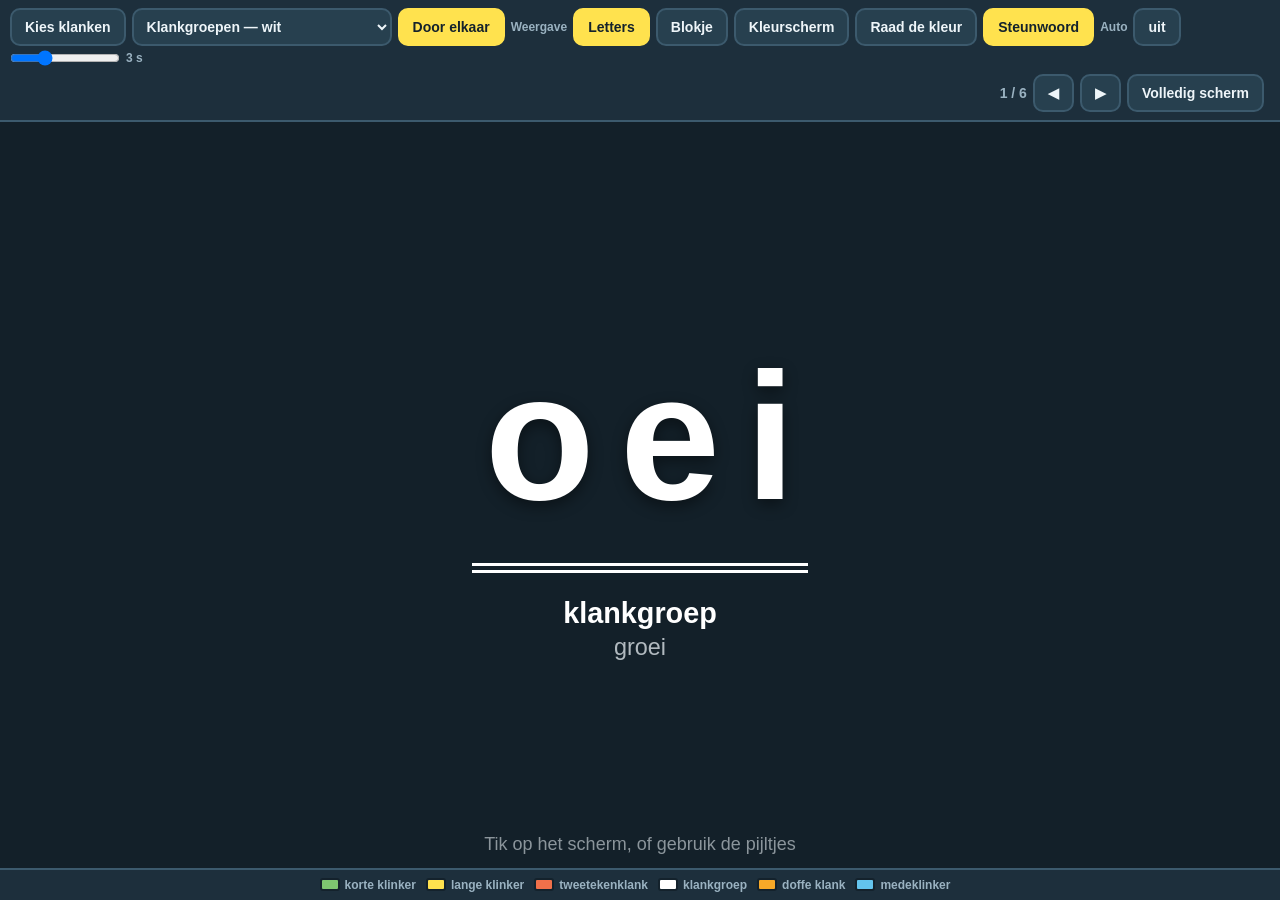
==== KLSCflitskaarten/apps/flitsklanken/index.html @ bb5394b8 "KLSCflitskaarten: overzichtspagina, flitsklanken, leestempo en afdrukbladen Co-Authored-By: Claude O" ====
<!DOCTYPE html>
<html lang="nl">
<head>
<meta charset="utf-8">
<meta name="viewport" content="width=device-width, initial-scale=1, viewport-fit=cover">
<meta name="apple-mobile-web-app-capable" content="yes">
<title>Flitsklanken — Taal in Blokjes</title>
<style>
* { -webkit-box-sizing: border-box; box-sizing: border-box; }
html, body { height: 100%; margin: 0; }
body {
  background: #132029; color: #eef5f9;
  font-family: Verdana, Tahoma, "Helvetica Neue", Helvetica, Arial, sans-serif;
  display: -webkit-box; display: -webkit-flex; display: flex;
  -webkit-box-orient: vertical; -webkit-flex-direction: column; flex-direction: column;
  overflow: hidden;
  -webkit-text-size-adjust: 100%;
  -webkit-tap-highlight-color: rgba(0,0,0,0);
  -webkit-user-select: none; user-select: none;
  padding-top: env(safe-area-inset-top, 0px);
  padding-bottom: env(safe-area-inset-bottom, 0px);
}
button { font: inherit; cursor: pointer; -webkit-appearance: none; appearance: none;
         touch-action: manipulation; }

/* ---------- balk ---------- */
#balk {
  display: -webkit-box; display: -webkit-flex; display: flex;
  -webkit-flex-wrap: wrap; flex-wrap: wrap;
  -webkit-box-align: center; -webkit-align-items: center; align-items: center;
  padding: 8px 10px 4px; background: #1d2f3c; border-bottom: 2px solid #3c5a6d;
}
#balk > * { margin: 0 6px 4px 0; }
.knop {
  background: #27404f; color: #eef5f9; border: 2px solid #3c5a6d;
  border-radius: 10px; padding: 9px 13px; font-size: 14px; font-weight: bold;
}
.knop.aan { background: #ffe24e; color: #14222c; border-color: #ffe24e; }
select {
  background: #27404f; color: #eef5f9; border: 2px solid #3c5a6d;
  border-radius: 10px; padding: 8px 9px; font-size: 14px; font-weight: bold;
  max-width: 46vw;
}
input[type=range] { width: 110px; vertical-align: middle; }
.lbl { font-size: 12px; color: #9ab2c1; font-weight: bold; }
.rek { -webkit-box-flex: 1; -webkit-flex: 1; flex: 1; }
#teller { font-size: 14px; color: #9ab2c1; font-weight: bold; }

/* ---------- podium ---------- */
#podium {
  -webkit-box-flex: 1; -webkit-flex: 1; flex: 1;
  display: -webkit-box; display: -webkit-flex; display: flex;
  -webkit-box-orient: vertical; -webkit-flex-direction: column; flex-direction: column;
  -webkit-box-align: center; -webkit-align-items: center; align-items: center;
  -webkit-box-pack: center; -webkit-justify-content: center; justify-content: center;
  cursor: pointer; padding: 2vh 3vw; position: relative; overflow: hidden;
}
#blokwrap { display: -webkit-box; display: -webkit-flex; display: flex;
  -webkit-box-orient: vertical; -webkit-flex-direction: column; flex-direction: column;
  -webkit-box-align: center; -webkit-align-items: center; align-items: center; }
#blok {
  display: -webkit-box; display: -webkit-flex; display: flex;
  position: relative; border: 0.6vh solid #14222c; border-radius: 1.4vh;
  background: #8fa3b0;
  -webkit-box-shadow: 0 0 0 1vh rgba(255,255,255,.5), 0 1.4vh 3.4vh rgba(0,0,0,.28);
  box-shadow: 0 0 0 1vh rgba(255,255,255,.5), 0 1.4vh 3.4vh rgba(0,0,0,.28);
}
#blok:after {
  content: ""; position: absolute; right: -3.2vh; top: 50%;
  margin-top: -3.5vh; width: 3.2vh; height: 7vh; background: inherit;
  border: 0.6vh solid #14222c; border-left: none; border-radius: 0 1.2vh 1.2vh 0;
}
#blok .cel {
  min-width: 12vh; height: 22vh;
  display: -webkit-box; display: -webkit-flex; display: flex;
  -webkit-box-align: center; -webkit-align-items: center; align-items: center;
  -webkit-box-pack: center; -webkit-justify-content: center; justify-content: center;
  font-size: 13vh; font-weight: bold; color: #14222c; line-height: 1; padding: 0 1vh;
  border-right: 0.25vh solid rgba(20,34,44,.22);
}
#blok .cel.laatste { border-right: none; }

#blok.letters { background: transparent; border: none;
  -webkit-box-shadow: none; box-shadow: none; }
#blok.letters:after { display: none; }
#blok.letters .cel { border-right: none; min-width: 0; padding: 0 1.4vh;
  font-size: 20vh; height: 25vh; text-shadow: 0 0.5vh 1.6vh rgba(0,0,0,.45); }

#streep { height: 1.2vh; border-top: 0.4vh solid #14222c;
          border-bottom: 0.4vh solid #14222c; margin-top: 1.4vh; width: 100%; }
#stippen { display: -webkit-box; display: -webkit-flex; display: flex;
  -webkit-box-pack: justify; -webkit-justify-content: space-around; justify-content: space-around;
  width: 100%; margin-top: 0.6vh; font-size: 5vh; line-height: .4; color: #14222c; }
#soort { font-size: 3.2vh; font-weight: bold; min-height: 4.2vh; margin-top: 2vh; }
#steun { font-size: 2.6vh; opacity: .72; min-height: 3.4vh; }
#hint { font-size: 2vh; opacity: .55; position: absolute; left: 0; right: 0;
        bottom: 1.4vh; text-align: center; }
#leeg { font-size: 2.6vh; opacity: .75; text-align: center; max-width: 60ch; line-height: 1.5; }

/* ---------- kleurenbalk ---------- */
#kleurbalk {
  display: -webkit-box; display: -webkit-flex; display: flex;
  -webkit-flex-wrap: wrap; flex-wrap: wrap;
  -webkit-box-pack: center; -webkit-justify-content: center; justify-content: center;
  padding: 8px 10px 4px; background: #1d2f3c; border-top: 2px solid #3c5a6d;
}
#kleurbalk span { font-size: 12px; color: #9ab2c1; font-weight: bold;
  margin: 0 10px 4px 0; white-space: nowrap; }
#kleurbalk i { display: inline-block; width: 20px; height: 13px; border-radius: 3px;
  border: 2px solid #14222c; vertical-align: -2px; margin-right: 5px; }

/* ---------- keuzepaneel ---------- */
#paneel {
  position: absolute; top: 0; left: 0; right: 0; bottom: 0;
  background: #132029; z-index: 10; padding: 16px 18px;
  overflow-y: auto; -webkit-overflow-scrolling: touch; display: none;
}
#paneel.open { display: block; }
#paneel h2 { font-size: 17px; margin: 0 0 4px; }
#paneel p { font-size: 13px; color: #9ab2c1; margin: 0 0 14px; max-width: 70ch; }
.groep { margin-bottom: 14px; }
.groep h3 { font-size: 13px; color: #9ab2c1; margin: 0 0 6px; }
.mini { display: -webkit-box; display: -webkit-flex; display: flex;
        -webkit-flex-wrap: wrap; flex-wrap: wrap; }
.mini button {
  border: 3px solid transparent; border-radius: 8px; padding: 9px 12px;
  font-size: 18px; font-weight: bold; color: #14222c; opacity: .35;
  min-width: 56px; margin: 0 7px 7px 0;
}
.mini button.aan { opacity: 1; border-color: #eef5f9; }
#paneelknoppen { margin-top: 6px; }
#paneelknoppen .knop { margin-right: 8px; }

#menu { display: none; }
#instel { display: -webkit-box; display: -webkit-flex; display: flex;
  -webkit-flex-wrap: wrap; flex-wrap: wrap;
  -webkit-box-align: center; -webkit-align-items: center; align-items: center; }
#instel > * { margin: 0 6px 4px 0; }

/* Smalle schermen: telefoon en tablet rechtop.
   De instellingen zitten achter één knop, zodat de klank alle ruimte krijgt. */
@media (max-width: 860px) {
  #menu { display: inline-block; }
  #instel { display: none; width: 100%; padding-top: 6px; }
  body.instel-open #instel { display: -webkit-box; display: -webkit-flex; display: flex; }
  #balk { padding: 6px 8px 2px; }
  .knop { padding: 8px 10px; font-size: 13px; }
  select { font-size: 13px; max-width: 70vw; }
  #blok .cel { min-width: 15vw; height: 14vh; font-size: 8.5vh; padding: 0 1vw; }
  #blok.letters .cel { font-size: 16vw; height: auto; padding: 0 1.2vw; }
  #soort { font-size: 4.4vw; min-height: 6vw; margin-top: 3vw; }
  #steun { font-size: 3.6vw; min-height: 5vw; }
  #hint { font-size: 3vw; bottom: 0.6vh; }
  #leeg { font-size: 4vw; }
  #kleurbalk { padding: 6px 8px 2px; }
  #kleurbalk span { font-size: 10px; margin: 0 7px 3px 0; }
  #kleurbalk i { width: 15px; height: 10px; }
  #teller { font-size: 12px; }
}

/* Telefoon in liggende stand: weinig hoogte, veel breedte. */
@media (max-width: 920px) and (orientation: landscape) {
  #blok.letters .cel { font-size: 24vh; }
  #blok .cel { height: 20vh; font-size: 11vh; min-width: 11vh; }
  #soort { font-size: 3.4vh; min-height: 4vh; margin-top: 1vh; }
  #steun { font-size: 2.8vh; min-height: 3vh; }
  #kleurbalk { display: none; }
}
</style>
</head>
<body>

<div id="balk">
  <button class="knop" id="menu">&#9881; Instellingen</button>
  <div id="instel">
  <button class="knop" id="kies">Kies klanken</button>
  <select id="set"></select>
  <button class="knop aan" id="mengen">Door elkaar</button>
  <span class="lbl">Weergave</span>
  <button class="knop aan" id="wLetters">Letters</button>
  <button class="knop" id="wBlok">Blokje</button>
  <button class="knop" id="wScherm">Kleurscherm</button>
  <button class="knop" id="raden">Raad de kleur</button>
  <button class="knop aan" id="steunknop">Steunwoord</button>
  <span class="lbl">Auto</span>
  <button class="knop" id="auto">uit</button>
  <input type="range" id="tempo" min="1" max="8" step="1" value="3">
  <span class="lbl" id="tempoUit">3 s</span>
  </div>
  <span class="rek"></span>
  <span id="teller">0 / 0</span>
  <button class="knop" id="vorige">&#9664;</button>
  <button class="knop" id="volgende">&#9654;</button>
  <button class="knop" id="schermvullend">Volledig scherm</button>
</div>

<div id="podium">
  <div id="blokwrap">
    <div id="blok"></div>
    <div id="streep" hidden></div>
    <div id="stippen" hidden></div>
  </div>
  <div id="soort"></div>
  <div id="steun"></div>
  <div id="hint"></div>
  <div id="leeg" hidden></div>
</div>

<div id="kleurbalk">
  <span><i style="background:#7dc470"></i>korte klinker</span>
  <span><i style="background:#ffe24e"></i>lange klinker</span>
  <span><i style="background:#f0704a"></i>tweetekenklank</span>
  <span><i style="background:#ffffff"></i>klankgroep</span>
  <span><i style="background:#f7a928"></i>doffe klank</span>
  <span><i style="background:#63c4ee"></i>medeklinker</span>
</div>

<div id="paneel">
  <h2>Kies de klanken</h2>
  <p>Tik een klank aan of uit. Zo flits je precies de klanken die bij deze groep of bij één leerling fout liepen.</p>
  <div id="paneelinhoud"></div>
  <div id="paneelknoppen">
    <button class="knop" id="allesuit">Alles uit</button>
    <button class="knop" id="allesaan">Alles aan</button>
    <button class="knop aan" id="sluit">Klaar</button>
  </div>
</div>

<script>
/* Bewust geschreven zonder moderne taalconstructies (geen arrow functions,
   template literals, let/const, spread of CSS-variabelen), zodat ook oudere
   iPads en telefoons de app kunnen draaien. */

var KLEUR = { groen: "#7dc470", geel: "#ffe24e", rood: "#f0704a",
              wit: "#ffffff", oranje: "#f7a928", blauw: "#63c4ee" };
var KLEURNAAM = { groen: "korte klinker", geel: "lange klinker", rood: "tweetekenklank",
                  wit: "klankgroep", oranje: "doffe klank", blauw: "medeklinker" };
var NEUTRAAL = "#8fa3b0";

var K = [
  { t: "a", k: "groen", w: "kat", g: "Korte klinkers" },
  { t: "e", k: "groen", w: "pen", g: "Korte klinkers" },
  { t: "i", k: "groen", w: "vis", g: "Korte klinkers" },
  { t: "o", k: "groen", w: "bos", g: "Korte klinkers" },
  { t: "u", k: "groen", w: "bus", g: "Korte klinkers" },

  { t: "aa", k: "geel", w: "maan", g: "Lange klinkers" },
  { t: "ee", k: "geel", w: "zee", g: "Lange klinkers" },
  { t: "oo", k: "geel", w: "boom", g: "Lange klinkers" },
  { t: "uu", k: "geel", w: "muur", g: "Lange klinkers" },

  { t: "ij", k: "rood", w: "ijs (lange ij)", g: "Tweetekenklanken" },
  { t: "ei", k: "rood", w: "trein (korte ei)", g: "Tweetekenklanken" },
  { t: "ou", k: "rood", w: "koud", g: "Tweetekenklanken" },
  { t: "au", k: "rood", w: "blauw", g: "Tweetekenklanken" },
  { t: "ie", k: "rood", w: "dier", g: "Tweetekenklanken" },
  { t: "oe", k: "rood", w: "koe", g: "Tweetekenklanken" },
  { t: "eu", k: "rood", w: "deur", g: "Tweetekenklanken" },
  { t: "ui", k: "rood", w: "huis", g: "Tweetekenklanken" },

  { t: "aai", k: "wit", w: "haai", g: "Klankgroepen", m: "streep" },
  { t: "ooi", k: "wit", w: "mooi", g: "Klankgroepen", m: "streep" },
  { t: "oei", k: "wit", w: "groei", g: "Klankgroepen", m: "streep" },
  { t: "eeuw", k: "wit", w: "leeuw", g: "Klankgroepen", m: "stip" },
  { t: "ieuw", k: "wit", w: "nieuw", g: "Klankgroepen", m: "stip" },
  { t: "uw", k: "wit", w: "duw", g: "Klankgroepen", m: "stip" },

  { t: "e", k: "oranje", w: "lopen", g: "Doffe klanken" },
  { t: "ig", k: "oranje", w: "grappig", g: "Doffe klanken" },
  { t: "lijk", k: "oranje", w: "vrolijk", g: "Doffe klanken" },

  { t: "b", k: "blauw", w: "bal", g: "Medeklinkers" },
  { t: "d", k: "blauw", w: "dak", g: "Medeklinkers" },
  { t: "f", k: "blauw", w: "fiets", g: "Medeklinkers" },
  { t: "g", k: "blauw", w: "gat", g: "Medeklinkers" },
  { t: "h", k: "blauw", w: "hoed", g: "Medeklinkers" },
  { t: "j", k: "blauw", w: "jas", g: "Medeklinkers" },
  { t: "k", k: "blauw", w: "kip", g: "Medeklinkers" },
  { t: "l", k: "blauw", w: "lamp", g: "Medeklinkers" },
  { t: "m", k: "blauw", w: "maan", g: "Medeklinkers" },
  { t: "n", k: "blauw", w: "net", g: "Medeklinkers" },
  { t: "p", k: "blauw", w: "pen", g: "Medeklinkers" },
  { t: "r", k: "blauw", w: "roos", g: "Medeklinkers" },
  { t: "s", k: "blauw", w: "sok", g: "Medeklinkers" },
  { t: "t", k: "blauw", w: "tak", g: "Medeklinkers" },
  { t: "v", k: "blauw", w: "vis", g: "Medeklinkers" },
  { t: "w", k: "blauw", w: "wolk", g: "Medeklinkers" },
  { t: "z", k: "blauw", w: "zon", g: "Medeklinkers" },

  { t: "ng", k: "blauw", w: "ring", g: "Medeklinkergroepen" },
  { t: "nk", k: "blauw", w: "bank", g: "Medeklinkergroepen" },
  { t: "ch", k: "blauw", w: "lach", g: "Medeklinkergroepen" },
  { t: "sch", k: "blauw", w: "school", g: "Medeklinkergroepen" },
  { t: "schr", k: "blauw", w: "schrift", g: "Medeklinkergroepen" }
];

var keuze = [];
for (var q = 0; q < K.length; q++) { keuze.push(q); }

var REEKSEN = [
  ["Hele kaart", function (i) { return true; }],
  ["Alleen de klinkers", function (i) { return K[i].k !== "blauw"; }],
  ["Korte klinkers", function (i) { return K[i].k === "groen"; }],
  ["Lange klinkers", function (i) { return K[i].k === "geel"; }],
  ["Korte tegenover lange", function (i) { return K[i].k === "groen" || K[i].k === "geel"; }],
  ["Tweetekenklanken", function (i) { return K[i].k === "rood"; }],
  ["Klankgroepen \u2014 wit", function (i) { return K[i].k === "wit"; }],
  ["Klankgroepen met w", function (i) { return K[i].m === "stip"; }],
  ["Klankgroepen met i", function (i) { return K[i].m === "streep"; }],
  ["Doffe klanken", function (i) { return K[i].k === "oranje"; }],
  ["Medeklinkers", function (i) { return K[i].g === "Medeklinkers"; }],
  ["ng nk ch sch schr", function (i) { return K[i].g === "Medeklinkergroepen"; }],
  ["Spoor Wit 1 \u2014 uw eeuw ieuw", function (i) { return K[i].m === "stip"; }],
  ["Spoor Wit 2 \u2014 alle witte", function (i) { return K[i].k === "wit"; }],
  ["Spoor Rood \u2014 ui ee ei ie eu ij oe", function (i) {
      return ["ui", "ee", "ei", "ie", "eu", "ij", "oe"].indexOf(K[i].t) >= 0; }],
  ["Eigen keuze", function (i) { return keuze.indexOf(i) >= 0; }]
];

function el(id) { return document.getElementById(id); }
function aan(node, ja) { if (ja) { node.className = node.className.indexOf("aan") >= 0
    ? node.className : node.className + " aan"; }
  else { node.className = node.className.replace(/\s*aan/g, ""); } }

var lijst = [], pos = 0, ronde = 1;
var mengen = true, raden = false, steunAan = true, onthuld = true;
var weergave = "letters", autoAan = false, timer = null;

/* ---------- reeksen ---------- */
for (var r = 0; r < REEKSEN.length; r++) {
  var o = document.createElement("option");
  o.value = r; o.appendChild(document.createTextNode(REEKSEN[r][0]));
  el("set").appendChild(o);
}
el("set").value = 6;

/* Schudden zonder dat dezelfde klank twee keer na elkaar komt,
   ook niet over de grens van twee rondes heen. */
function schud(arr, vorigeTeken) {
  var i, j, t;
  for (i = arr.length - 1; i > 0; i--) {
    j = Math.floor(Math.random() * (i + 1));
    t = arr[i]; arr[i] = arr[j]; arr[j] = t;
  }
  for (var p = 0; p < arr.length; p++) {
    var ervoor = (p === 0) ? vorigeTeken : K[arr[p - 1]].t;
    if (ervoor && K[arr[p]].t === ervoor) {
      for (var s = p + 1; s < arr.length; s++) {
        if (K[arr[s]].t !== ervoor) { t = arr[p]; arr[p] = arr[s]; arr[s] = t; break; }
      }
    }
  }
}

function bouwLijst() {
  var test = REEKSEN[parseInt(el("set").value, 10)][1];
  lijst = [];
  for (var i = 0; i < K.length; i++) { if (test(i)) { lijst.push(i); } }
  if (mengen) { schud(lijst); }
  pos = 0; ronde = 1; onthuld = !raden;
  toon();
}

function stap() {
  if (!lijst.length) { return; }
  pos++;
  if (pos >= lijst.length) {
    if (mengen) {
      var laatste = K[lijst[lijst.length - 1]].t;
      var vorigeRonde = lijst.join(",");
      for (var p = 0; p < 20; p++) {
        schud(lijst, laatste);
        if (lijst.length < 3 || lijst.join(",") !== vorigeRonde) { break; }
      }
    }
    pos = 0; ronde++;
  }
  onthuld = !raden;
  toon();
}

/* ---------- tonen ---------- */
function toon() {
  var blok = el("blok");
  if (!lijst.length) {
    el("blokwrap").hidden = true;
    el("steun").innerHTML = ""; el("soort").innerHTML = "";
    el("leeg").hidden = false;
    el("leeg").innerHTML = "Geen klanken in deze reeks. Kies er een andere, of stel er zelf een samen met \u201cKies klanken\u201d.";
    el("teller").innerHTML = "0 / 0"; el("hint").innerHTML = "";
    el("podium").style.background = "#132029";
    el("podium").style.color = "#eef5f9";
    return;
  }
  el("leeg").hidden = true;
  el("blokwrap").hidden = false;

  var k = K[lijst[pos]];
  var kl = onthuld ? KLEUR[k.k] : NEUTRAAL;
  var letters = (weergave === "letters");

  blok.className = letters ? "letters" : "";
  blok.innerHTML = "";
  for (var i = 0; i < k.t.length; i++) {
    var d = document.createElement("div");
    d.className = "cel" + (i === k.t.length - 1 ? " laatste" : "");
    d.appendChild(document.createTextNode(k.t.charAt(i)));
    if (letters) { d.style.color = kl; }
    blok.appendChild(d);
  }
  blok.style.background = letters ? "transparent" : kl;

  var podium = el("podium");
  if (weergave === "scherm") {
    podium.style.background = onthuld ? kl : NEUTRAAL;
    podium.style.color = "#14222c";
  } else {
    podium.style.background = "#132029";
    podium.style.color = "#eef5f9";
  }

  var merk = letters ? kl : "#14222c";
  el("streep").hidden = !(onthuld && k.m === "streep");
  el("stippen").hidden = !(onthuld && k.m === "stip");
  el("streep").style.borderTopColor = merk;
  el("streep").style.borderBottomColor = merk;
  el("stippen").style.color = merk;
  if (!el("stippen").hidden) {
    var punten = "";
    for (var n = 0; n < k.t.length; n++) { punten += "<span>\u00b7</span>"; }
    el("stippen").innerHTML = punten;
  }

  el("steun").innerHTML = (steunAan && onthuld) ? k.w : "";
  el("soort").innerHTML = onthuld ? KLEURNAAM[k.k] : "";
  el("soort").style.color = (letters && onthuld) ? kl : "";

  el("teller").innerHTML = (pos + 1) + " / " + lijst.length + (ronde > 1 ? " \u00b7 ronde " + ronde : "");
  el("hint").innerHTML = raden
    ? (onthuld ? "Tik voor de volgende klank" : "Welke kleur? Tik om te tonen")
    : "Tik op het scherm, of gebruik de pijltjes";
}

function volgende() {
  if (!lijst.length) { return; }
  if (raden && !onthuld) { onthuld = true; toon(); return; }
  stap();
}
function vorige() {
  if (!lijst.length) { return; }
  if (pos > 0) { pos--; }
  onthuld = !raden;
  toon();
}

/* ---------- bediening ---------- */
el("menu").onclick = function (e) {
  if (e) { e.stopPropagation(); }
  var b = document.body;
  b.className = (b.className.indexOf("instel-open") >= 0) ? "" : "instel-open";
};

el("podium").onclick = volgende;
el("volgende").onclick = function (e) { if (e) { e.stopPropagation(); } volgende(); };
el("vorige").onclick = function (e) { if (e) { e.stopPropagation(); } vorige(); };
el("set").onchange = bouwLijst;

el("mengen").onclick = function () {
  mengen = !mengen;
  aan(this, mengen);
  this.innerHTML = mengen ? "Door elkaar" : "Vaste volgorde";
  bouwLijst();
};
el("raden").onclick = function () {
  raden = !raden;
  aan(this, raden);
  onthuld = !raden;
  toon();
};
el("steunknop").onclick = function () {
  steunAan = !steunAan;
  aan(this, steunAan);
  toon();
};

var modusknoppen = [["wLetters", "letters"], ["wBlok", "blok"], ["wScherm", "scherm"]];
for (var w = 0; w < modusknoppen.length; w++) {
  (function (id, naam) {
    el(id).onclick = function () {
      weergave = naam;
      for (var v = 0; v < modusknoppen.length; v++) {
        aan(el(modusknoppen[v][0]), modusknoppen[v][0] === id);
      }
      toon();
    };
  })(modusknoppen[w][0], modusknoppen[w][1]);
}

el("tempo").oninput = el("tempo").onchange = function () {
  el("tempoUit").innerHTML = el("tempo").value + " s";
  if (autoAan) { startAuto(); }
};
el("auto").onclick = function () {
  autoAan = !autoAan;
  aan(this, autoAan);
  this.innerHTML = autoAan ? "aan" : "uit";
  if (autoAan) { startAuto(); } else { stopAuto(); }
};
function startAuto() {
  stopAuto();
  if (!lijst.length) { return; }
  var ms = parseInt(el("tempo").value, 10) * 1000;
  timer = setInterval(function () {
    if (!lijst.length) { return; }
    if (raden && !onthuld) { onthuld = true; toon(); }
    else { stap(); }
  }, raden ? ms / 2 : ms);
}
function stopAuto() { if (timer) { clearInterval(timer); timer = null; } }

/* Volledig scherm bestaat niet op iPhone en op oudere iPads.
   De knop verdwijnt dan, in plaats van niets te doen. */
var doc = document.documentElement;
var kanVolledig = !!(doc.requestFullscreen || doc.webkitRequestFullscreen ||
                     doc.webkitRequestFullScreen || doc.msRequestFullscreen);
if (!kanVolledig) {
  el("schermvullend").style.display = "none";
} else {
  el("schermvullend").onclick = function (e) {
    if (e) { e.stopPropagation(); }
    var uit = document.fullscreenElement || document.webkitFullscreenElement;
    if (!uit) {
      if (doc.requestFullscreen) { doc.requestFullscreen(); }
      else if (doc.webkitRequestFullscreen) { doc.webkitRequestFullscreen(); }
      else if (doc.webkitRequestFullScreen) { doc.webkitRequestFullScreen(); }
      else if (doc.msRequestFullscreen) { doc.msRequestFullscreen(); }
    } else {
      if (document.exitFullscreen) { document.exitFullscreen(); }
      else if (document.webkitExitFullscreen) { document.webkitExitFullscreen(); }
    }
  };
}

document.onkeydown = function (e) {
  if (el("paneel").className.indexOf("open") >= 0) { return; }
  var c = e.keyCode;
  if (c === 32 || c === 39) { if (e.preventDefault) { e.preventDefault(); } volgende(); }
  if (c === 37) { if (e.preventDefault) { e.preventDefault(); } vorige(); }
};

/* ---------- keuzepaneel ---------- */
var groepen = [];
for (var i2 = 0; i2 < K.length; i2++) {
  var gevonden = null;
  for (var gg = 0; gg < groepen.length; gg++) {
    if (groepen[gg].naam === K[i2].g) { gevonden = groepen[gg]; }
  }
  if (!gevonden) { gevonden = { naam: K[i2].g, items: [] }; groepen.push(gevonden); }
  gevonden.items.push(i2);
}
var inhoud = el("paneelinhoud");
for (var g2 = 0; g2 < groepen.length; g2++) {
  var vak = document.createElement("div");
  vak.className = "groep";
  var titel = document.createElement("h3");
  titel.appendChild(document.createTextNode(groepen[g2].naam));
  vak.appendChild(titel);
  var rij = document.createElement("div");
  rij.className = "mini";
  for (var m2 = 0; m2 < groepen[g2].items.length; m2++) {
    (function (idx) {
      var b = document.createElement("button");
      b.appendChild(document.createTextNode(K[idx].t));
      b.style.background = KLEUR[K[idx].k];
      b.className = "mini-knop aan";
      b.setAttribute("data-i", idx);
      b.onclick = function () {
        var plek = keuze.indexOf(idx);
        if (plek >= 0) { keuze.splice(plek, 1); } else { keuze.push(idx); }
        aan(b, keuze.indexOf(idx) >= 0);
        if (parseInt(el("set").value, 10) === REEKSEN.length - 1) { bouwLijst(); }
      };
      rij.appendChild(b);
    })(groepen[g2].items[m2]);
  }
  vak.appendChild(rij);
  inhoud.appendChild(vak);
}
function paneelBij() {
  var knoppen = el("paneelinhoud").getElementsByTagName("button");
  for (var i3 = 0; i3 < knoppen.length; i3++) {
    aan(knoppen[i3], keuze.indexOf(parseInt(knoppen[i3].getAttribute("data-i"), 10)) >= 0);
  }
}
el("kies").onclick = function () { el("paneel").className = "open"; };
el("sluit").onclick = function () {
  el("paneel").className = "";
  el("set").value = REEKSEN.length - 1;
  bouwLijst();
};
el("allesuit").onclick = function () { keuze = []; paneelBij(); };
el("allesaan").onclick = function () {
  keuze = [];
  for (var i4 = 0; i4 < K.length; i4++) { keuze.push(i4); }
  paneelBij();
};

bouwLijst();
</script>
</body>
</html>
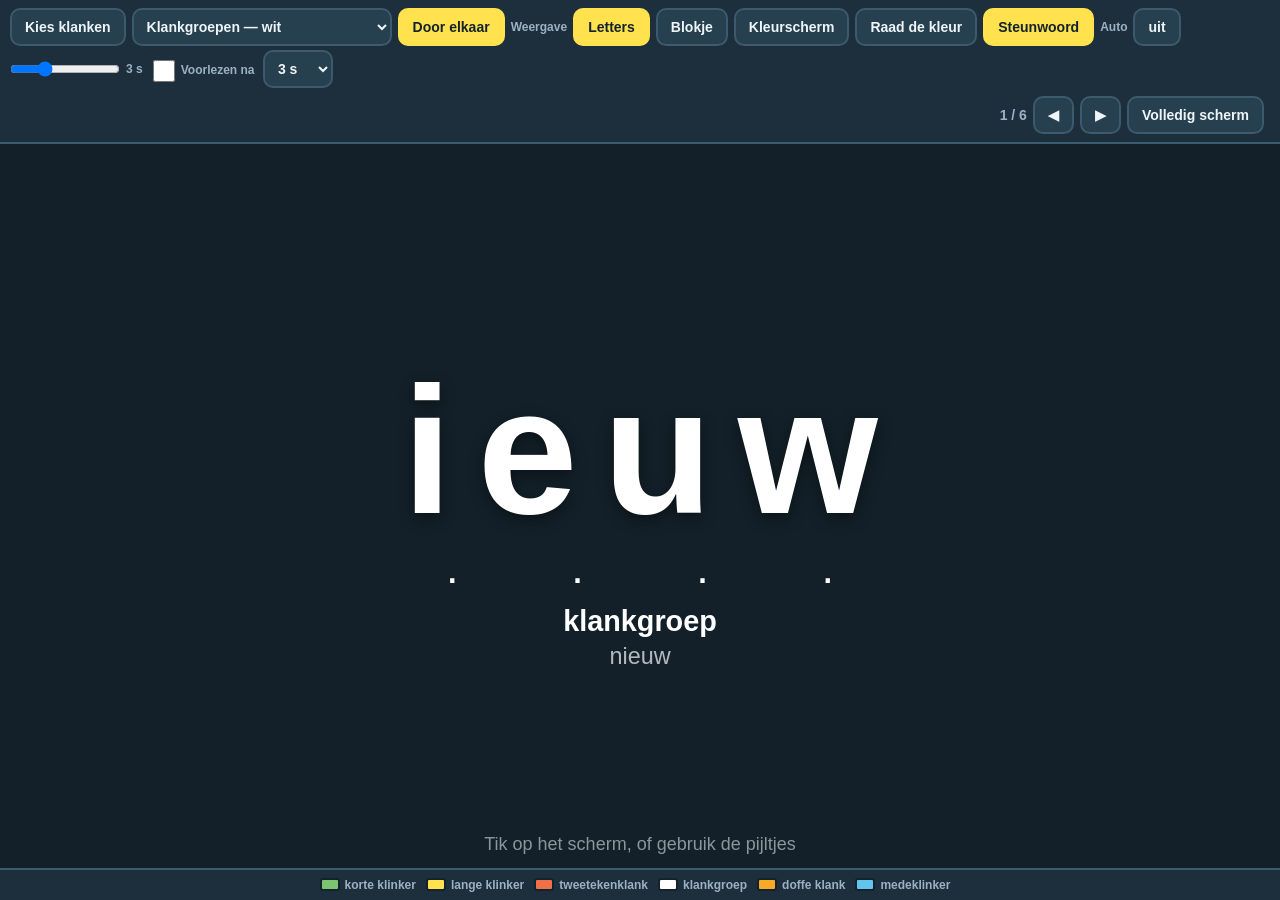
==== commit 72d9c765: "Flitsklanken: klank automatisch voorlezen na instelbare wachttijd Vinkje 'Voorlezen na' met keuzelij" ====
--- a/KLSCflitskaarten/apps/flitsklanken/index.html
+++ b/KLSCflitskaarten/apps/flitsklanken/index.html
@@ -43,6 +43,8 @@
 }
 input[type=range] { width: 110px; vertical-align: middle; }
 .lbl { font-size: 12px; color: #9ab2c1; font-weight: bold; }
+.vink { display: inline-block; padding: 6px 4px; cursor: pointer; }
+.vink input { width: 22px; height: 22px; vertical-align: middle; margin: 0 6px 0 0; }
 .rek { -webkit-box-flex: 1; -webkit-flex: 1; flex: 1; }
 #teller { font-size: 14px; color: #9ab2c1; font-weight: bold; }
 
@@ -186,6 +188,16 @@
   <button class="knop" id="auto">uit</button>
   <input type="range" id="tempo" min="1" max="8" step="1" value="3">
   <span class="lbl" id="tempoUit">3 s</span>
+  <span id="leesvak">
+  <label class="lbl vink"><input type="checkbox" id="lezen">Voorlezen na</label>
+  <select id="leesWacht">
+    <option value="1">1 s</option><option value="2">2 s</option>
+    <option value="3" selected>3 s</option><option value="4">4 s</option>
+    <option value="5">5 s</option><option value="6">6 s</option>
+    <option value="8">8 s</option><option value="10">10 s</option>
+    <option value="15">15 s</option>
+  </select>
+  </span>
   </div>
   <span class="rek"></span>
   <span id="teller">0 / 0</span>
@@ -265,9 +277,9 @@
   { t: "ieuw", k: "wit", w: "nieuw", g: "Klankgroepen", m: "stip" },
   { t: "uw", k: "wit", w: "duw", g: "Klankgroepen", m: "stip" },
 
-  { t: "e", k: "oranje", w: "lopen", g: "Doffe klanken" },
-  { t: "ig", k: "oranje", w: "grappig", g: "Doffe klanken" },
-  { t: "lijk", k: "oranje", w: "vrolijk", g: "Doffe klanken" },
+  { t: "e", k: "oranje", w: "lopen", g: "Doffe klanken", u: "uh" },
+  { t: "ig", k: "oranje", w: "grappig", g: "Doffe klanken", u: "ug" },
+  { t: "lijk", k: "oranje", w: "vrolijk", g: "Doffe klanken", u: "luk" },
 
   { t: "b", k: "blauw", w: "bal", g: "Medeklinkers" },
   { t: "d", k: "blauw", w: "dak", g: "Medeklinkers" },
@@ -325,6 +337,7 @@
 var lijst = [], pos = 0, ronde = 1;
 var mengen = true, raden = false, steunAan = true, onthuld = true;
 var weergave = "letters", autoAan = false, timer = null;
+var leesAan = false, leesTimer = null, leesRonde = 0, stilTonen = false;
 
 /* ---------- reeksen ---------- */
 for (var r = 0; r < REEKSEN.length; r++) {
@@ -439,6 +452,8 @@
   el("hint").innerHTML = raden
     ? (onthuld ? "Tik voor de volgende klank" : "Welke kleur? Tik om te tonen")
     : "Tik op het scherm, of gebruik de pijltjes";
+
+  if (!stilTonen) { planLezen(); }
 }
 
 function volgende() {
@@ -500,11 +515,16 @@
   el("tempoUit").innerHTML = el("tempo").value + " s";
   if (autoAan) { startAuto(); }
 };
+function zetAuto(ja) {
+  autoAan = ja;
+  aan(el("auto"), autoAan);
+  el("auto").innerHTML = autoAan ? "aan" : "uit";
+  if (autoAan) { startAuto(); } else { stopAuto(); }
+}
 el("auto").onclick = function () {
-  autoAan = !autoAan;
-  aan(this, autoAan);
-  this.innerHTML = autoAan ? "aan" : "uit";
-  if (autoAan) { startAuto(); } else { stopAuto(); }
+  /* Auto en voorlezen bladeren allebei door; er mag er maar één tegelijk aan staan. */
+  if (!autoAan && leesAan) { el("lezen").checked = false; zetLezen(false); }
+  zetAuto(!autoAan);
 };
 function startAuto() {
   stopAuto();
@@ -517,6 +537,94 @@
   }, raden ? ms / 2 : ms);
 }
 function stopAuto() { if (timer) { clearInterval(timer); timer = null; } }
+
+/* ---------- voorlezen ----------
+   Toon de klank, wacht het gekozen aantal seconden, lees hem voor
+   en ga daarna vanzelf naar de volgende. Gebruikt de spraak die in de
+   browser zit, dus ook zonder internet (als het toestel een Nederlandse stem heeft). */
+var spraak = window.speechSynthesis || null;
+var stem = null;
+function kiesStem() {
+  if (!spraak) { return; }
+  var stemmen = spraak.getVoices(), voorkeur = ["nl-BE", "nl_BE", "nl-NL", "nl_NL"];
+  stem = null;
+  for (var v = 0; v < voorkeur.length && !stem; v++) {
+    for (var s = 0; s < stemmen.length; s++) {
+      if (stemmen[s].lang === voorkeur[v]) { stem = stemmen[s]; break; }
+    }
+  }
+  for (var s2 = 0; s2 < stemmen.length && !stem; s2++) {
+    if (stemmen[s2].lang && stemmen[s2].lang.toLowerCase().indexOf("nl") === 0) { stem = stemmen[s2]; }
+  }
+}
+if (spraak) {
+  kiesStem();
+  if ("onvoiceschanged" in spraak) { spraak.onvoiceschanged = kiesStem; }
+} else {
+  el("leesvak").style.display = "none";
+}
+
+function leesTekst(k) {
+  var klank = k.u || k.t;
+  var woord = k.w.replace(/\s*\(.*\)/, "");
+  return steunAan ? klank + ". " + woord : klank;
+}
+
+function spreek(tekst, klaar) {
+  var gedaan = false;
+  function einde() { if (!gedaan) { gedaan = true; klaar(); } }
+  var u = new SpeechSynthesisUtterance(tekst);
+  if (stem) { u.voice = stem; u.lang = stem.lang; } else { u.lang = "nl-BE"; }
+  u.rate = 0.8;
+  u.onend = einde;
+  u.onerror = einde;
+  spraak.cancel();
+  spraak.speak(u);
+  /* Sommige browsers melden het einde van de spraak nooit.
+     Dan gaan we na een ruime tijd toch verder, zodat de reeks niet vastloopt. */
+  setTimeout(einde, 6000);
+}
+
+function stopLezen() {
+  leesRonde++;
+  if (leesTimer) { clearTimeout(leesTimer); leesTimer = null; }
+  if (spraak) { spraak.cancel(); }
+}
+
+function planLezen() {
+  stopLezen();
+  if (!leesAan || !spraak || !lijst.length) { return; }
+  if (el("paneel").className.indexOf("open") >= 0) { return; }
+  var mijn = leesRonde;
+  var wacht = parseInt(el("leesWacht").value, 10) * 1000;
+  leesTimer = setTimeout(function () {
+    if (mijn !== leesRonde) { return; }
+    if (raden && !onthuld) { onthuld = true; stilTonen = true; toon(); stilTonen = false; }
+    spreek(leesTekst(K[lijst[pos]]), function () {
+      if (mijn !== leesRonde) { return; }
+      leesTimer = setTimeout(function () {
+        if (mijn === leesRonde) { stap(); }
+      }, 1200);
+    });
+  }, wacht);
+}
+
+function zetLezen(ja) {
+  leesAan = ja;
+  if (leesAan) {
+    if (autoAan) { zetAuto(false); }
+    /* iPad en iPhone laten pas spraak toe na een tik; dit stille zinnetje
+       ontgrendelt de spraak meteen bij het aanvinken. */
+    var stil = new SpeechSynthesisUtterance(" ");
+    stil.volume = 0;
+    spraak.speak(stil);
+    planLezen();
+  } else {
+    stopLezen();
+  }
+}
+el("lezen").onchange = function () { zetLezen(el("lezen").checked); };
+el("leesWacht").onchange = function () { if (leesAan) { planLezen(); } };
 
 /* Volledig scherm bestaat niet op iPhone en op oudere iPads.
    De knop verdwijnt dan, in plaats van niets te doen. */
@@ -592,7 +700,7 @@
     aan(knoppen[i3], keuze.indexOf(parseInt(knoppen[i3].getAttribute("data-i"), 10)) >= 0);
   }
 }
-el("kies").onclick = function () { el("paneel").className = "open"; };
+el("kies").onclick = function () { el("paneel").className = "open"; stopLezen(); };
 el("sluit").onclick = function () {
   el("paneel").className = "";
   el("set").value = REEKSEN.length - 1;
